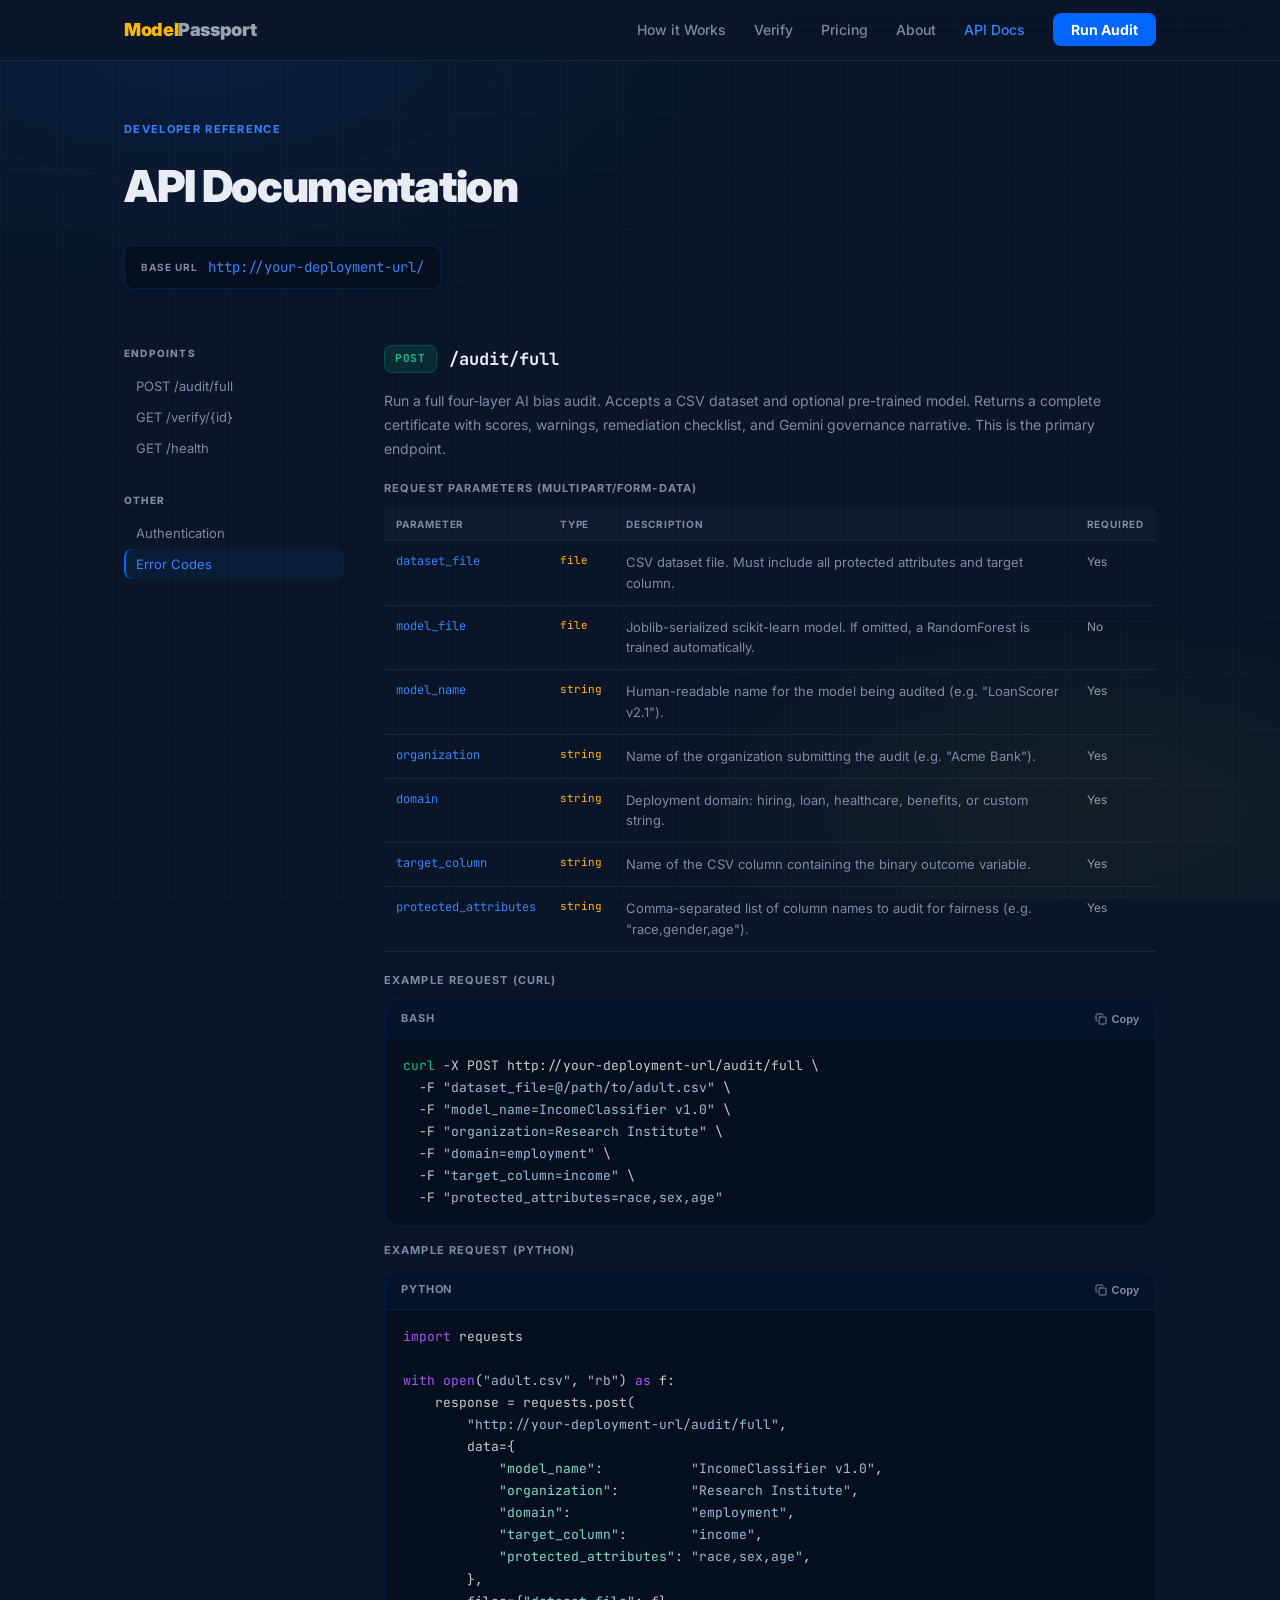
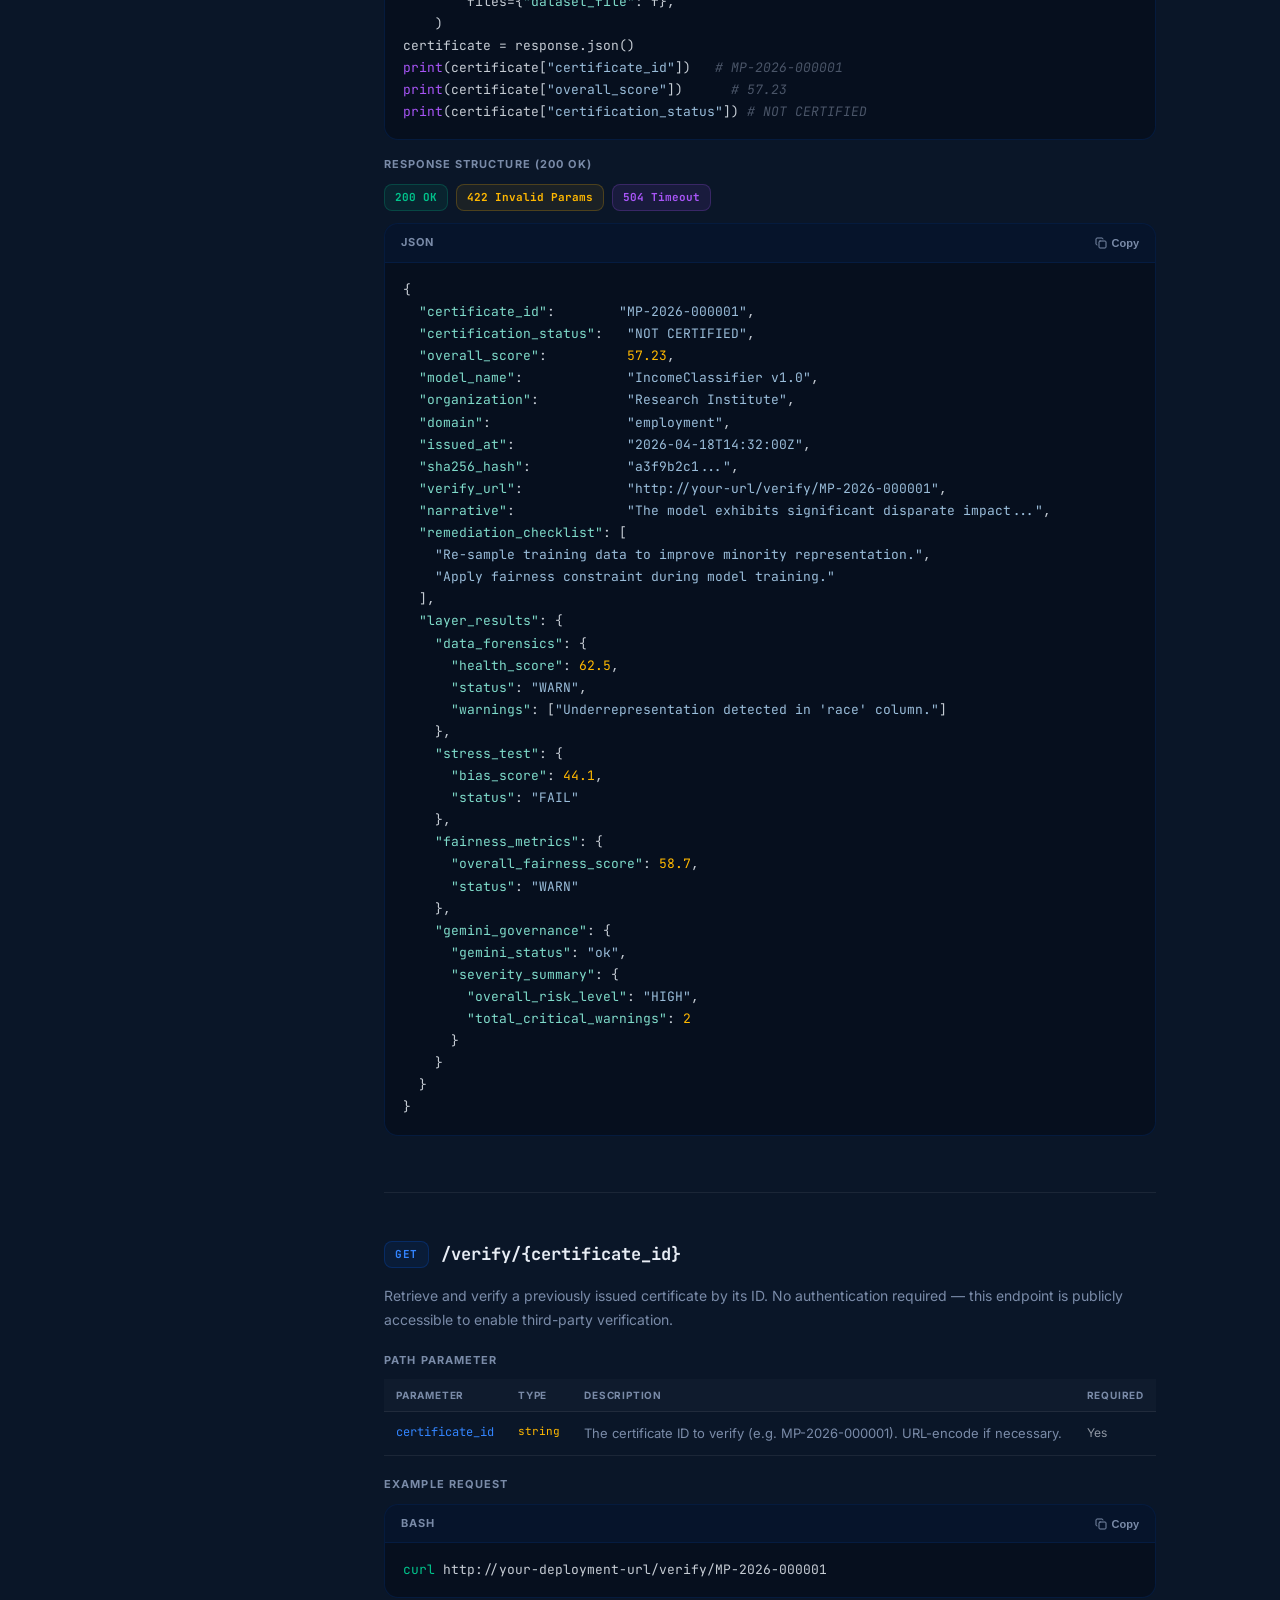
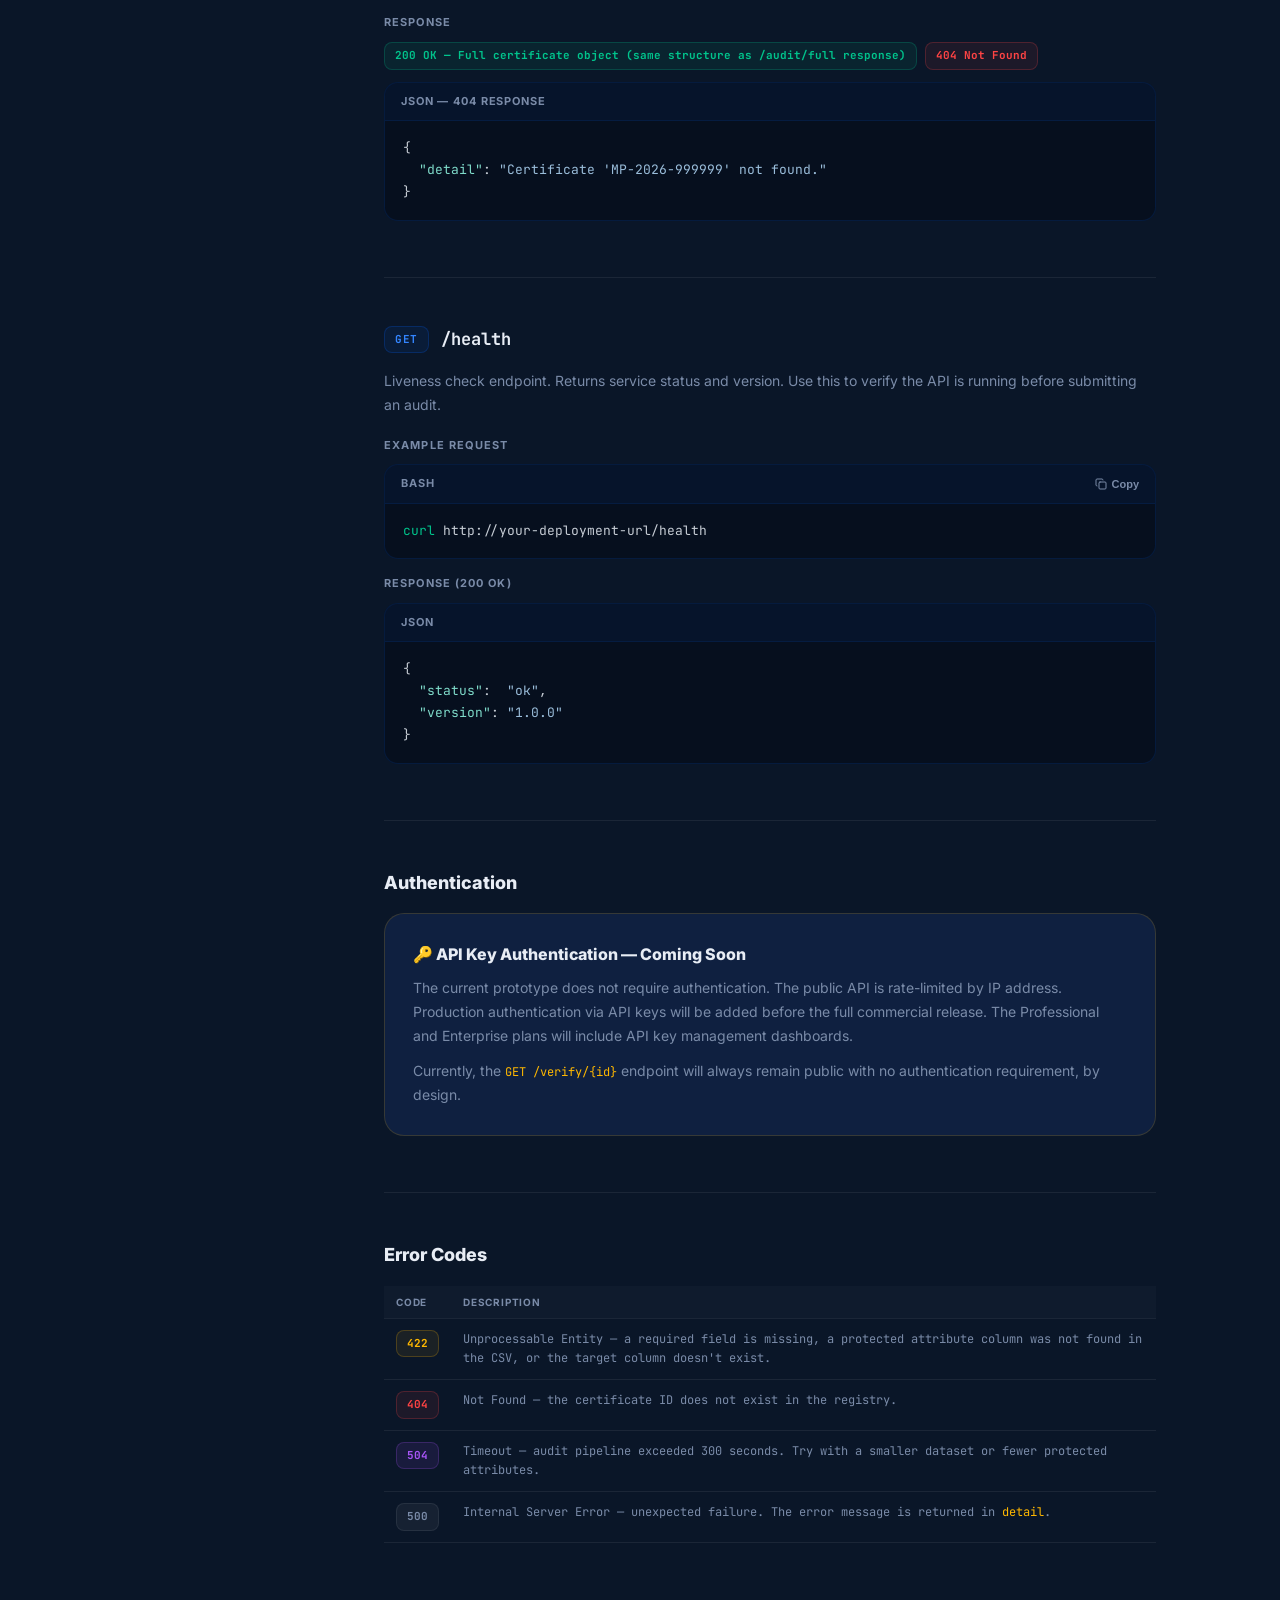
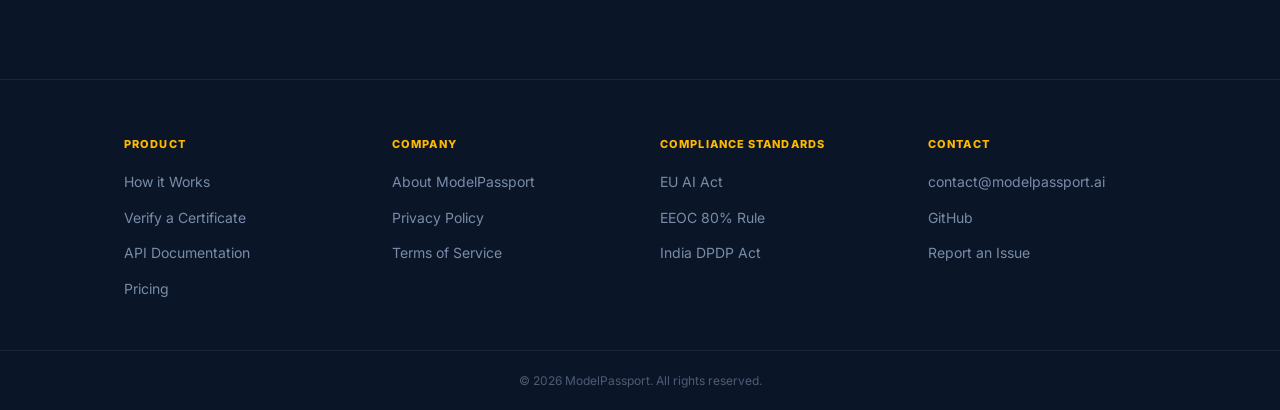
==== frontend/api-docs.html @ 431c923d "feat:all frontend pages complete, backend validation + timeout added" ====
<!DOCTYPE html>
<html lang="en">

<head>
  <meta charset="UTF-8" />
  <meta name="viewport" content="width=device-width, initial-scale=1.0" />
  <title>API Documentation — ModelPassport</title>
  <meta name="description" content="ModelPassport REST API documentation — audit endpoints, verification, health check, and request/response examples." />

  <link rel="preconnect" href="https://fonts.googleapis.com" />
  <link rel="preconnect" href="https://fonts.gstatic.com" crossorigin />
  <link href="https://fonts.googleapis.com/css2?family=Inter:wght@300;400;500;600;700;800;900&family=JetBrains+Mono:wght@400;500;700&display=swap" rel="stylesheet" />

  <style>
    :root {
      --navy: #0A1628; --navy-light: #0D1F3C; --navy-card: #0F2040;
      --blue: #0066FF; --blue-glow: rgba(0,102,255,0.22); --blue-soft: rgba(0,102,255,0.08); --blue-light: #3385FF;
      --gold: #FFB800; --gold-glow: rgba(255,184,0,0.18); --gold-soft: rgba(255,184,0,0.07);
      --success: #00C48C; --success-bg: rgba(0,196,140,0.08);
      --fail: #FF4444; --fail-bg: rgba(255,68,68,0.08);
      --text: #E8EDF5; --text-muted: #7A8BA8; --border: rgba(255,255,255,0.07);
      --code-bg: #060F1E;
      --r-sm: 8px; --r: 14px; --r-lg: 20px;
      --ease: 0.25s cubic-bezier(.4,0,.2,1);
    }
    *, *::before, *::after { box-sizing: border-box; margin: 0; padding: 0; }
    html { scroll-behavior: smooth; -webkit-font-smoothing: antialiased; }
    body { font-family: 'Inter', sans-serif; background: var(--navy); color: var(--text); min-height: 100vh; overflow-x: hidden; line-height: 1.6; }
    ::selection { background: var(--blue); color: #fff; }
    body::before {
      content: ''; position: fixed; inset: 0; pointer-events: none; z-index: 0;
      background-image:
        radial-gradient(ellipse 80% 50% at 15% 5%, rgba(0,102,255,.09) 0%, transparent 60%),
        radial-gradient(ellipse 60% 40% at 85% 90%, rgba(255,184,0,.05) 0%, transparent 60%),
        linear-gradient(rgba(255,255,255,.013) 1px, transparent 1px),
        linear-gradient(90deg, rgba(255,255,255,.013) 1px, transparent 1px);
      background-size: 100% 100%, 100% 100%, 56px 56px, 56px 56px;
    }

    /* Nav */
    .site-nav { position: sticky; top: 0; z-index: 100; background: rgba(10,22,40,0.88); backdrop-filter: blur(20px); border-bottom: 1px solid var(--border); }
    .nav-inner { max-width: 1080px; margin: 0 auto; padding: 0 24px; display: flex; align-items: center; justify-content: space-between; height: 60px; position: relative; z-index: 1; }
    .nav-logo { font-size: 18px; font-weight: 900; color: var(--gold); text-decoration: none; letter-spacing: -.02em; }
    .nav-logo span { color: var(--text); opacity: .65; }
    .nav-links { display: flex; align-items: center; gap: 28px; list-style: none; }
    .nav-links a { font-size: 14px; font-weight: 500; color: var(--text-muted); text-decoration: none; transition: color var(--ease); }
    .nav-links a:hover { color: var(--text); }
    .nav-links a.active { color: var(--blue-light); }
    .nav-cta { padding: 8px 18px; background: var(--blue); border-radius: var(--r-sm); color: #fff !important; font-weight: 700 !important; }
    .nav-cta:hover { background: #0052cc !important; }

    /* Layout — two column */
    .page-wrap { max-width: 1080px; margin: 0 auto; padding: 0 24px; display: grid; grid-template-columns: 220px 1fr; gap: 40px; position: relative; z-index: 1; }
    .wrap--lg { max-width: 1080px; margin: 0 auto; padding: 0 24px; position: relative; z-index: 1; }

    /* Hero single col */
    .hero-wrap { max-width: 1080px; margin: 0 auto; padding: 60px 24px 48px; position: relative; z-index: 1; }
    .hero__eyebrow { font-size: 11px; font-weight: 700; letter-spacing: .12em; text-transform: uppercase; color: var(--blue-light); margin-bottom: 12px; }
    .hero-wrap h1 { font-size: clamp(28px, 4vw, 44px); font-weight: 900; letter-spacing: -.03em; margin-bottom: 12px; }

    .base-url-row {
      display: inline-flex; align-items: center; gap: 10px;
      background: var(--code-bg); border: 1px solid rgba(0,102,255,.22);
      border-radius: var(--r-sm); padding: 10px 16px; margin-top: 12px;
    }
    .base-url-lbl { font-size: 10px; font-weight: 700; letter-spacing: .1em; text-transform: uppercase; color: var(--text-muted); }
    .base-url-val { font-family: 'JetBrains Mono', monospace; font-size: 14px; color: var(--blue-light); }

    /* Sidebar */
    .api-sidebar { padding-top: 8px; }
    .sidebar__section { margin-bottom: 28px; }
    .sidebar__title { font-size: 10px; font-weight: 800; letter-spacing: .12em; text-transform: uppercase; color: var(--text-muted); margin-bottom: 10px; }
    .sidebar__link { display: block; font-size: 13px; color: var(--text-muted); text-decoration: none; padding: 5px 10px; border-radius: var(--r-sm); border-left: 2px solid transparent; transition: color var(--ease), background var(--ease), border-color var(--ease); }
    .sidebar__link:hover { color: var(--text); background: rgba(255,255,255,.03); }
    .sidebar__link.active { color: var(--blue-light); border-left-color: var(--blue); background: var(--blue-soft); }

    /* Main content */
    .api-content { padding: 8px 0 80px; }

    .endpoint-section { margin-bottom: 56px; }

    .endpoint-header {
      display: flex; align-items: center; gap: 12px;
      margin-bottom: 16px;
    }

    .method-badge {
      font-family: 'JetBrains Mono', monospace;
      font-size: 11px; font-weight: 700; letter-spacing: .06em;
      padding: 4px 10px; border-radius: var(--r-sm);
    }
    .method-post { background: rgba(0,196,140,.12); color: var(--success); border: 1px solid rgba(0,196,140,.22); }
    .method-get { background: var(--blue-soft); color: var(--blue-light); border: 1px solid rgba(0,102,255,.22); }

    .endpoint-path {
      font-family: 'JetBrains Mono', monospace;
      font-size: 17px; font-weight: 700; color: var(--text);
    }

    .endpoint-desc { font-size: 14px; color: var(--text-muted); line-height: 1.7; margin-bottom: 20px; }

    /* Params table */
    .params-title { font-size: 11px; font-weight: 700; letter-spacing: .1em; text-transform: uppercase; color: var(--text-muted); margin-bottom: 10px; }

    .params-table { width: 100%; border-collapse: collapse; margin-bottom: 20px; }
    .params-table th { text-align: left; font-size: 10px; font-weight: 700; letter-spacing: .08em; text-transform: uppercase; color: var(--text-muted); padding: 8px 12px; background: rgba(255,255,255,.025); border-bottom: 1px solid var(--border); }
    .params-table td { padding: 11px 12px; font-size: 13px; border-bottom: 1px solid var(--border); vertical-align: top; }
    .params-table td:first-child { font-family: 'JetBrains Mono', monospace; color: var(--blue-light); font-size: 12px; }
    .params-table td:nth-child(2) { color: var(--gold); font-size: 11px; font-family: 'JetBrains Mono', monospace; }
    .params-table td:nth-child(3) { color: var(--text-muted); }
    .params-table td:last-child { font-size: 12px; color: rgba(232,237,245,.6); }

    /* Code block */
    .code-block {
      background: var(--code-bg);
      border: 1px solid rgba(0,102,255,.14);
      border-radius: var(--r);
      overflow: hidden; margin-bottom: 16px;
    }

    .code-block__header {
      display: flex; align-items: center; justify-content: space-between;
      padding: 10px 16px;
      background: rgba(0,102,255,.06);
      border-bottom: 1px solid rgba(0,102,255,.1);
    }

    .code-block__lang { font-size: 11px; font-weight: 700; letter-spacing: .08em; text-transform: uppercase; color: var(--text-muted); }

    .code-block__copy {
      background: none; border: none; cursor: pointer;
      font-size: 11px; font-weight: 600; color: var(--text-muted);
      display: flex; align-items: center; gap: 5px;
      transition: color var(--ease);
    }

    .code-block__copy:hover { color: var(--text); }

    .code-block pre {
      padding: 16px 18px;
      font-family: 'JetBrains Mono', monospace;
      font-size: 13px;
      color: rgba(232,237,245,.85);
      overflow-x: auto;
      line-height: 1.7;
      white-space: pre;
    }

    /* Syntax colors */
    .c-key { color: #7FDBCA; }
    .c-str { color: #9ABDDA; }
    .c-num { color: #FFB800; }
    .c-kw { color: #A855F7; }
    .c-cmt { color: #4A5568; font-style: italic; }
    .c-method { color: var(--success); }
    .c-url { color: var(--blue-light); }

    /* Response badge */
    .response-codes { display: flex; gap: 8px; flex-wrap: wrap; margin-bottom: 12px; }
    .resp-code { font-family: 'JetBrains Mono', monospace; font-size: 11px; font-weight: 700; padding: 4px 10px; border-radius: var(--r-sm); }
    .resp-200 { background: var(--success-bg); color: var(--success); border: 1px solid rgba(0,196,140,.22); }
    .resp-404 { background: var(--fail-bg); color: var(--fail); border: 1px solid rgba(255,68,68,.22); }
    .resp-422 { background: var(--gold-soft); color: var(--gold); border: 1px solid rgba(255,184,0,.22); }
    .resp-504 { background: rgba(168,85,247,.1); color: #A855F7; border: 1px solid rgba(168,85,247,.22); }

    /* Auth section */
    .auth-coming {
      background: var(--navy-card); border: 1px solid rgba(255,184,0,.16);
      border-radius: var(--r-lg); padding: 28px;
    }
    .auth-coming h3 { font-size: 16px; font-weight: 800; margin-bottom: 8px; }
    .auth-coming p { font-size: 14px; color: var(--text-muted); line-height: 1.7; }

    hr.section-div { border: none; border-top: 1px solid var(--border); margin: 48px 0; }

    /* Footer */
    .site-footer { border-top: 1px solid var(--border); padding: 56px 0 0; position: relative; z-index: 1; }
    .footer-grid { display: grid; grid-template-columns: repeat(4, 1fr); gap: 40px; padding-bottom: 48px; }
    .footer-col__title { font-size: 11px; font-weight: 800; letter-spacing: .1em; text-transform: uppercase; color: var(--gold); margin-bottom: 16px; }
    .footer-col ul { list-style: none; display: flex; flex-direction: column; gap: 10px; }
    .footer-col ul li a { font-size: 14px; color: var(--text-muted); text-decoration: none; transition: color var(--ease); }
    .footer-col ul li a:hover { color: var(--text); }
    .footer-bar { border-top: 1px solid var(--border); padding: 20px 0; text-align: center; }
    .footer-bar p { font-size: 12px; color: rgba(122,139,168,.6); }

    @media(max-width:880px) {
      .page-wrap { grid-template-columns: 1fr; }
      .api-sidebar { display: none; }
      .nav-links { display: none; }
    }
    @media(max-width:580px) { .footer-grid { grid-template-columns: 1fr 1fr; gap: 28px; } }
    @media(max-width:400px) { .footer-grid { grid-template-columns: 1fr; } }
  </style>
</head>

<body>

  <nav class="site-nav" role="navigation" aria-label="Main navigation">
    <div class="nav-inner">
      <a href="index.html" class="nav-logo" id="nav-logo">Model<span>Passport</span></a>
      <ul class="nav-links">
        <li><a href="how-it-works.html" id="nav-how">How it Works</a></li>
        <li><a href="verify.html" id="nav-verify">Verify</a></li>
        <li><a href="pricing.html" id="nav-pricing">Pricing</a></li>
        <li><a href="about.html" id="nav-about">About</a></li>
        <li><a href="api-docs.html" class="active" id="nav-api">API Docs</a></li>
        <li><a href="index.html" class="nav-cta" id="nav-run-audit">Run Audit</a></li>
      </ul>
    </div>
  </nav>

  <header>
    <div class="hero-wrap">
      <div class="hero__eyebrow">Developer Reference</div>
      <h1>API Documentation</h1>
      <div class="base-url-row">
        <span class="base-url-lbl">Base URL</span>
        <span class="base-url-val" id="base-url-display">http://your-deployment-url/</span>
      </div>
    </div>
  </header>

  <main>
    <div class="page-wrap">

      <!-- Sidebar -->
      <aside class="api-sidebar" aria-label="API sections">
        <div class="sidebar__section">
          <div class="sidebar__title">Endpoints</div>
          <a href="#audit-full" class="sidebar__link active" id="sidenav-audit-full">POST /audit/full</a>
          <a href="#verify" class="sidebar__link" id="sidenav-verify">GET /verify/{id}</a>
          <a href="#health" class="sidebar__link" id="sidenav-health">GET /health</a>
        </div>
        <div class="sidebar__section">
          <div class="sidebar__title">Other</div>
          <a href="#auth" class="sidebar__link" id="sidenav-auth">Authentication</a>
          <a href="#errors" class="sidebar__link" id="sidenav-errors">Error Codes</a>
        </div>
      </aside>

      <!-- Content -->
      <div class="api-content">

        <!-- POST /audit/full -->
        <section class="endpoint-section" id="audit-full">
          <div class="endpoint-header">
            <span class="method-badge method-post">POST</span>
            <span class="endpoint-path">/audit/full</span>
          </div>
          <p class="endpoint-desc">Run a full four-layer AI bias audit. Accepts a CSV dataset and optional pre-trained model. Returns a complete certificate with scores, warnings, remediation checklist, and Gemini governance narrative. This is the primary endpoint.</p>

          <div class="params-title">Request Parameters (multipart/form-data)</div>
          <table class="params-table">
            <thead>
              <tr><th>Parameter</th><th>Type</th><th>Description</th><th>Required</th></tr>
            </thead>
            <tbody>
              <tr>
                <td>dataset_file</td>
                <td>file</td>
                <td>CSV dataset file. Must include all protected attributes and target column.</td>
                <td>Yes</td>
              </tr>
              <tr>
                <td>model_file</td>
                <td>file</td>
                <td>Joblib-serialized scikit-learn model. If omitted, a RandomForest is trained automatically.</td>
                <td>No</td>
              </tr>
              <tr>
                <td>model_name</td>
                <td>string</td>
                <td>Human-readable name for the model being audited (e.g. "LoanScorer v2.1").</td>
                <td>Yes</td>
              </tr>
              <tr>
                <td>organization</td>
                <td>string</td>
                <td>Name of the organization submitting the audit (e.g. "Acme Bank").</td>
                <td>Yes</td>
              </tr>
              <tr>
                <td>domain</td>
                <td>string</td>
                <td>Deployment domain: hiring, loan, healthcare, benefits, or custom string.</td>
                <td>Yes</td>
              </tr>
              <tr>
                <td>target_column</td>
                <td>string</td>
                <td>Name of the CSV column containing the binary outcome variable.</td>
                <td>Yes</td>
              </tr>
              <tr>
                <td>protected_attributes</td>
                <td>string</td>
                <td>Comma-separated list of column names to audit for fairness (e.g. "race,gender,age").</td>
                <td>Yes</td>
              </tr>
            </tbody>
          </table>

          <div class="params-title">Example Request (curl)</div>
          <div class="code-block" id="code-audit-curl">
            <div class="code-block__header">
              <span class="code-block__lang">bash</span>
              <button class="code-block__copy" onclick="copyCode('code-audit-curl')">
                <svg width="12" height="12" viewBox="0 0 24 24" fill="none" stroke="currentColor" stroke-width="2" stroke-linecap="round" stroke-linejoin="round"><rect width="14" height="14" x="8" y="8" rx="2" ry="2"/><path d="M4 16c-1.1 0-2-.9-2-2V4c0-1.1.9-2 2-2h10c1.1 0 2 .9 2 2"/></svg>
                Copy
              </button>
            </div>
            <pre id="code-audit-curl-pre"><span class="c-method">curl</span> -X POST http://your-deployment-url/audit/full \
  -F <span class="c-str">"dataset_file=@/path/to/adult.csv"</span> \
  -F <span class="c-str">"model_name=IncomeClassifier v1.0"</span> \
  -F <span class="c-str">"organization=Research Institute"</span> \
  -F <span class="c-str">"domain=employment"</span> \
  -F <span class="c-str">"target_column=income"</span> \
  -F <span class="c-str">"protected_attributes=race,sex,age"</span></pre>
          </div>

          <div class="params-title">Example Request (Python)</div>
          <div class="code-block" id="code-audit-python">
            <div class="code-block__header">
              <span class="code-block__lang">python</span>
              <button class="code-block__copy" onclick="copyCode('code-audit-python')">
                <svg width="12" height="12" viewBox="0 0 24 24" fill="none" stroke="currentColor" stroke-width="2" stroke-linecap="round" stroke-linejoin="round"><rect width="14" height="14" x="8" y="8" rx="2" ry="2"/><path d="M4 16c-1.1 0-2-.9-2-2V4c0-1.1.9-2 2-2h10c1.1 0 2 .9 2 2"/></svg>
                Copy
              </button>
            </div>
            <pre id="code-audit-python-pre"><span class="c-kw">import</span> requests

<span class="c-kw">with</span> <span class="c-kw">open</span>(<span class="c-str">"adult.csv"</span>, <span class="c-str">"rb"</span>) <span class="c-kw">as</span> f:
    response = requests.post(
        <span class="c-str">"http://your-deployment-url/audit/full"</span>,
        data={
            <span class="c-key">"model_name"</span>:           <span class="c-str">"IncomeClassifier v1.0"</span>,
            <span class="c-key">"organization"</span>:         <span class="c-str">"Research Institute"</span>,
            <span class="c-key">"domain"</span>:               <span class="c-str">"employment"</span>,
            <span class="c-key">"target_column"</span>:        <span class="c-str">"income"</span>,
            <span class="c-key">"protected_attributes"</span>: <span class="c-str">"race,sex,age"</span>,
        },
        files={<span class="c-key">"dataset_file"</span>: f},
    )
certificate = response.json()
<span class="c-kw">print</span>(certificate[<span class="c-str">"certificate_id"</span>])   <span class="c-cmt"># MP-2026-000001</span>
<span class="c-kw">print</span>(certificate[<span class="c-str">"overall_score"</span>])      <span class="c-cmt"># 57.23</span>
<span class="c-kw">print</span>(certificate[<span class="c-str">"certification_status"</span>]) <span class="c-cmt"># NOT CERTIFIED</span></pre>
          </div>

          <div class="params-title">Response Structure (200 OK)</div>
          <div class="response-codes">
            <span class="resp-code resp-200">200 OK</span>
            <span class="resp-code resp-422">422 Invalid Params</span>
            <span class="resp-code resp-504">504 Timeout</span>
          </div>
          <div class="code-block" id="code-audit-response">
            <div class="code-block__header">
              <span class="code-block__lang">json</span>
              <button class="code-block__copy" onclick="copyCode('code-audit-response')">
                <svg width="12" height="12" viewBox="0 0 24 24" fill="none" stroke="currentColor" stroke-width="2" stroke-linecap="round" stroke-linejoin="round"><rect width="14" height="14" x="8" y="8" rx="2" ry="2"/><path d="M4 16c-1.1 0-2-.9-2-2V4c0-1.1.9-2 2-2h10c1.1 0 2 .9 2 2"/></svg>
                Copy
              </button>
            </div>
            <pre id="code-audit-response-pre">{
  <span class="c-key">"certificate_id"</span>:        <span class="c-str">"MP-2026-000001"</span>,
  <span class="c-key">"certification_status"</span>:   <span class="c-str">"NOT CERTIFIED"</span>,
  <span class="c-key">"overall_score"</span>:          <span class="c-num">57.23</span>,
  <span class="c-key">"model_name"</span>:             <span class="c-str">"IncomeClassifier v1.0"</span>,
  <span class="c-key">"organization"</span>:           <span class="c-str">"Research Institute"</span>,
  <span class="c-key">"domain"</span>:                 <span class="c-str">"employment"</span>,
  <span class="c-key">"issued_at"</span>:              <span class="c-str">"2026-04-18T14:32:00Z"</span>,
  <span class="c-key">"sha256_hash"</span>:            <span class="c-str">"a3f9b2c1..."</span>,
  <span class="c-key">"verify_url"</span>:             <span class="c-str">"http://your-url/verify/MP-2026-000001"</span>,
  <span class="c-key">"narrative"</span>:              <span class="c-str">"The model exhibits significant disparate impact..."</span>,
  <span class="c-key">"remediation_checklist"</span>: [
    <span class="c-str">"Re-sample training data to improve minority representation."</span>,
    <span class="c-str">"Apply fairness constraint during model training."</span>
  ],
  <span class="c-key">"layer_results"</span>: {
    <span class="c-key">"data_forensics"</span>: {
      <span class="c-key">"health_score"</span>: <span class="c-num">62.5</span>,
      <span class="c-key">"status"</span>: <span class="c-str">"WARN"</span>,
      <span class="c-key">"warnings"</span>: [<span class="c-str">"Underrepresentation detected in 'race' column."</span>]
    },
    <span class="c-key">"stress_test"</span>: {
      <span class="c-key">"bias_score"</span>: <span class="c-num">44.1</span>,
      <span class="c-key">"status"</span>: <span class="c-str">"FAIL"</span>
    },
    <span class="c-key">"fairness_metrics"</span>: {
      <span class="c-key">"overall_fairness_score"</span>: <span class="c-num">58.7</span>,
      <span class="c-key">"status"</span>: <span class="c-str">"WARN"</span>
    },
    <span class="c-key">"gemini_governance"</span>: {
      <span class="c-key">"gemini_status"</span>: <span class="c-str">"ok"</span>,
      <span class="c-key">"severity_summary"</span>: {
        <span class="c-key">"overall_risk_level"</span>: <span class="c-str">"HIGH"</span>,
        <span class="c-key">"total_critical_warnings"</span>: <span class="c-num">2</span>
      }
    }
  }
}</pre>
          </div>
        </section>

        <hr class="section-div">

        <!-- GET /verify/{id} -->
        <section class="endpoint-section" id="verify">
          <div class="endpoint-header">
            <span class="method-badge method-get">GET</span>
            <span class="endpoint-path">/verify/{certificate_id}</span>
          </div>
          <p class="endpoint-desc">Retrieve and verify a previously issued certificate by its ID. No authentication required — this endpoint is publicly accessible to enable third-party verification.</p>

          <div class="params-title">Path Parameter</div>
          <table class="params-table">
            <thead>
              <tr><th>Parameter</th><th>Type</th><th>Description</th><th>Required</th></tr>
            </thead>
            <tbody>
              <tr>
                <td>certificate_id</td>
                <td>string</td>
                <td>The certificate ID to verify (e.g. MP-2026-000001). URL-encode if necessary.</td>
                <td>Yes</td>
              </tr>
            </tbody>
          </table>

          <div class="params-title">Example Request</div>
          <div class="code-block" id="code-verify-curl">
            <div class="code-block__header">
              <span class="code-block__lang">bash</span>
              <button class="code-block__copy" onclick="copyCode('code-verify-curl')">
                <svg width="12" height="12" viewBox="0 0 24 24" fill="none" stroke="currentColor" stroke-width="2" stroke-linecap="round" stroke-linejoin="round"><rect width="14" height="14" x="8" y="8" rx="2" ry="2"/><path d="M4 16c-1.1 0-2-.9-2-2V4c0-1.1.9-2 2-2h10c1.1 0 2 .9 2 2"/></svg>
                Copy
              </button>
            </div>
            <pre id="code-verify-curl-pre"><span class="c-method">curl</span> http://your-deployment-url/verify/MP-2026-000001</pre>
          </div>

          <div class="params-title">Response</div>
          <div class="response-codes">
            <span class="resp-code resp-200">200 OK — Full certificate object (same structure as /audit/full response)</span>
            <span class="resp-code resp-404">404 Not Found</span>
          </div>
          <div class="code-block" id="code-verify-404">
            <div class="code-block__header">
              <span class="code-block__lang">json — 404 Response</span>
            </div>
            <pre id="code-verify-404-pre">{
  <span class="c-key">"detail"</span>: <span class="c-str">"Certificate 'MP-2026-999999' not found."</span>
}</pre>
          </div>
        </section>

        <hr class="section-div">

        <!-- GET /health -->
        <section class="endpoint-section" id="health">
          <div class="endpoint-header">
            <span class="method-badge method-get">GET</span>
            <span class="endpoint-path">/health</span>
          </div>
          <p class="endpoint-desc">Liveness check endpoint. Returns service status and version. Use this to verify the API is running before submitting an audit.</p>

          <div class="params-title">Example Request</div>
          <div class="code-block" id="code-health">
            <div class="code-block__header">
              <span class="code-block__lang">bash</span>
              <button class="code-block__copy" onclick="copyCode('code-health')">
                <svg width="12" height="12" viewBox="0 0 24 24" fill="none" stroke="currentColor" stroke-width="2" stroke-linecap="round" stroke-linejoin="round"><rect width="14" height="14" x="8" y="8" rx="2" ry="2"/><path d="M4 16c-1.1 0-2-.9-2-2V4c0-1.1.9-2 2-2h10c1.1 0 2 .9 2 2"/></svg>
                Copy
              </button>
            </div>
            <pre id="code-health-pre"><span class="c-method">curl</span> http://your-deployment-url/health</pre>
          </div>

          <div class="params-title">Response (200 OK)</div>
          <div class="code-block" id="code-health-resp">
            <div class="code-block__header"><span class="code-block__lang">json</span></div>
            <pre id="code-health-resp-pre">{
  <span class="c-key">"status"</span>:  <span class="c-str">"ok"</span>,
  <span class="c-key">"version"</span>: <span class="c-str">"1.0.0"</span>
}</pre>
          </div>
        </section>

        <hr class="section-div">

        <!-- Auth -->
        <section class="endpoint-section" id="auth">
          <h2 style="font-size:18px;font-weight:800;margin-bottom:16px;">Authentication</h2>
          <div class="auth-coming">
            <h3>🔑 API Key Authentication — Coming Soon</h3>
            <p>The current prototype does not require authentication. The public API is rate-limited by IP address. Production authentication via API keys will be added before the full commercial release. The Professional and Enterprise plans will include API key management dashboards.</p>
            <p style="margin-top:12px;">Currently, the <code style="font-family:'JetBrains Mono',monospace;font-size:12px;color:var(--gold);">GET /verify/{id}</code> endpoint will always remain public with no authentication requirement, by design.</p>
          </div>
        </section>

        <hr class="section-div">

        <!-- Error codes -->
        <section class="endpoint-section" id="errors">
          <h2 style="font-size:18px;font-weight:800;margin-bottom:16px;">Error Codes</h2>
          <table class="params-table">
            <thead>
              <tr><th>Code</th><th>Description</th></tr>
            </thead>
            <tbody>
              <tr>
                <td><span class="resp-code resp-422" style="display:inline-block;">422</span></td>
                <td style="color:var(--text-muted);">Unprocessable Entity — a required field is missing, a protected attribute column was not found in the CSV, or the target column doesn't exist.</td>
              </tr>
              <tr>
                <td><span class="resp-code resp-404" style="display:inline-block;">404</span></td>
                <td style="color:var(--text-muted);">Not Found — the certificate ID does not exist in the registry.</td>
              </tr>
              <tr>
                <td><span class="resp-code resp-504" style="display:inline-block;">504</span></td>
                <td style="color:var(--text-muted);">Timeout — audit pipeline exceeded 300 seconds. Try with a smaller dataset or fewer protected attributes.</td>
              </tr>
              <tr>
                <td><span class="resp-code" style="background:rgba(255,255,255,.05);color:var(--text-muted);border:1px solid var(--border);display:inline-block;font-family:'JetBrains Mono',monospace;font-size:11px;font-weight:700;padding:4px 10px;border-radius:var(--r-sm);">500</span></td>
                <td style="color:var(--text-muted);">Internal Server Error — unexpected failure. The error message is returned in <code style="font-family:'JetBrains Mono',monospace;font-size:12px;color:var(--gold);">detail</code>.</td>
              </tr>
            </tbody>
          </table>
        </section>

      </div>
    </div>
  </main>

  <footer class="site-footer">
    <div class="wrap--lg">
      <div class="footer-grid">
        <div class="footer-col">
          <div class="footer-col__title">Product</div>
          <ul>
            <li><a href="how-it-works.html">How it Works</a></li>
            <li><a href="verify.html">Verify a Certificate</a></li>
            <li><a href="api-docs.html">API Documentation</a></li>
            <li><a href="pricing.html">Pricing</a></li>
          </ul>
        </div>
        <div class="footer-col">
          <div class="footer-col__title">Company</div>
          <ul>
            <li><a href="about.html">About ModelPassport</a></li>
            <li><a href="privacy.html">Privacy Policy</a></li>
            <li><a href="terms.html">Terms of Service</a></li>
          </ul>
        </div>
        <div class="footer-col">
          <div class="footer-col__title">Compliance Standards</div>
          <ul>
            <li><a href="#">EU AI Act</a></li>
            <li><a href="#">EEOC 80% Rule</a></li>
            <li><a href="#">India DPDP Act</a></li>
          </ul>
        </div>
        <div class="footer-col">
          <div class="footer-col__title">Contact</div>
          <ul>
            <li><a href="mailto:contact@modelpassport.ai">contact@modelpassport.ai</a></li>
            <li><a href="https://github.com/Skully232" target="_blank" rel="noopener">GitHub</a></li>
            <li><a href="#">Report an Issue</a></li>
          </ul>
        </div>
      </div>
    </div>
    <div class="footer-bar">
      <div class="wrap--lg">
        <p>&copy; 2026 ModelPassport. All rights reserved.</p>
      </div>
    </div>
  </footer>

  <script>
    // Highlight active sidebar link on scroll
    const sections = document.querySelectorAll('.endpoint-section, section[id]');
    const sidebarLinks = document.querySelectorAll('.sidebar__link');

    const observer = new IntersectionObserver(entries => {
      entries.forEach(entry => {
        if (entry.isIntersecting) {
          sidebarLinks.forEach(l => l.classList.remove('active'));
          const link = document.querySelector(`.sidebar__link[href="#${entry.target.id}"]`);
          if (link) link.classList.add('active');
        }
      });
    }, { rootMargin: '-20% 0px -70% 0px' });

    sections.forEach(s => observer.observe(s));

    // Copy code
    function copyCode(blockId) {
      const preEl = document.getElementById(blockId + '-pre');
      if (!preEl) return;
      const text = preEl.innerText;
      navigator.clipboard.writeText(text).then(() => {
        const btn = document.querySelector(`#${blockId} .code-block__copy`);
        if (btn) { btn.textContent = 'Copied!'; setTimeout(() => { btn.innerHTML = '<svg width="12" height="12" viewBox="0 0 24 24" fill="none" stroke="currentColor" stroke-width="2" stroke-linecap="round" stroke-linejoin="round"><rect width="14" height="14" x="8" y="8" rx="2" ry="2"/><path d="M4 16c-1.1 0-2-.9-2-2V4c0-1.1.9-2 2-2h10c1.1 0 2 .9 2 2"/></svg> Copy'; }, 2000); }
      });
    }
  </script>

</body>
</html>
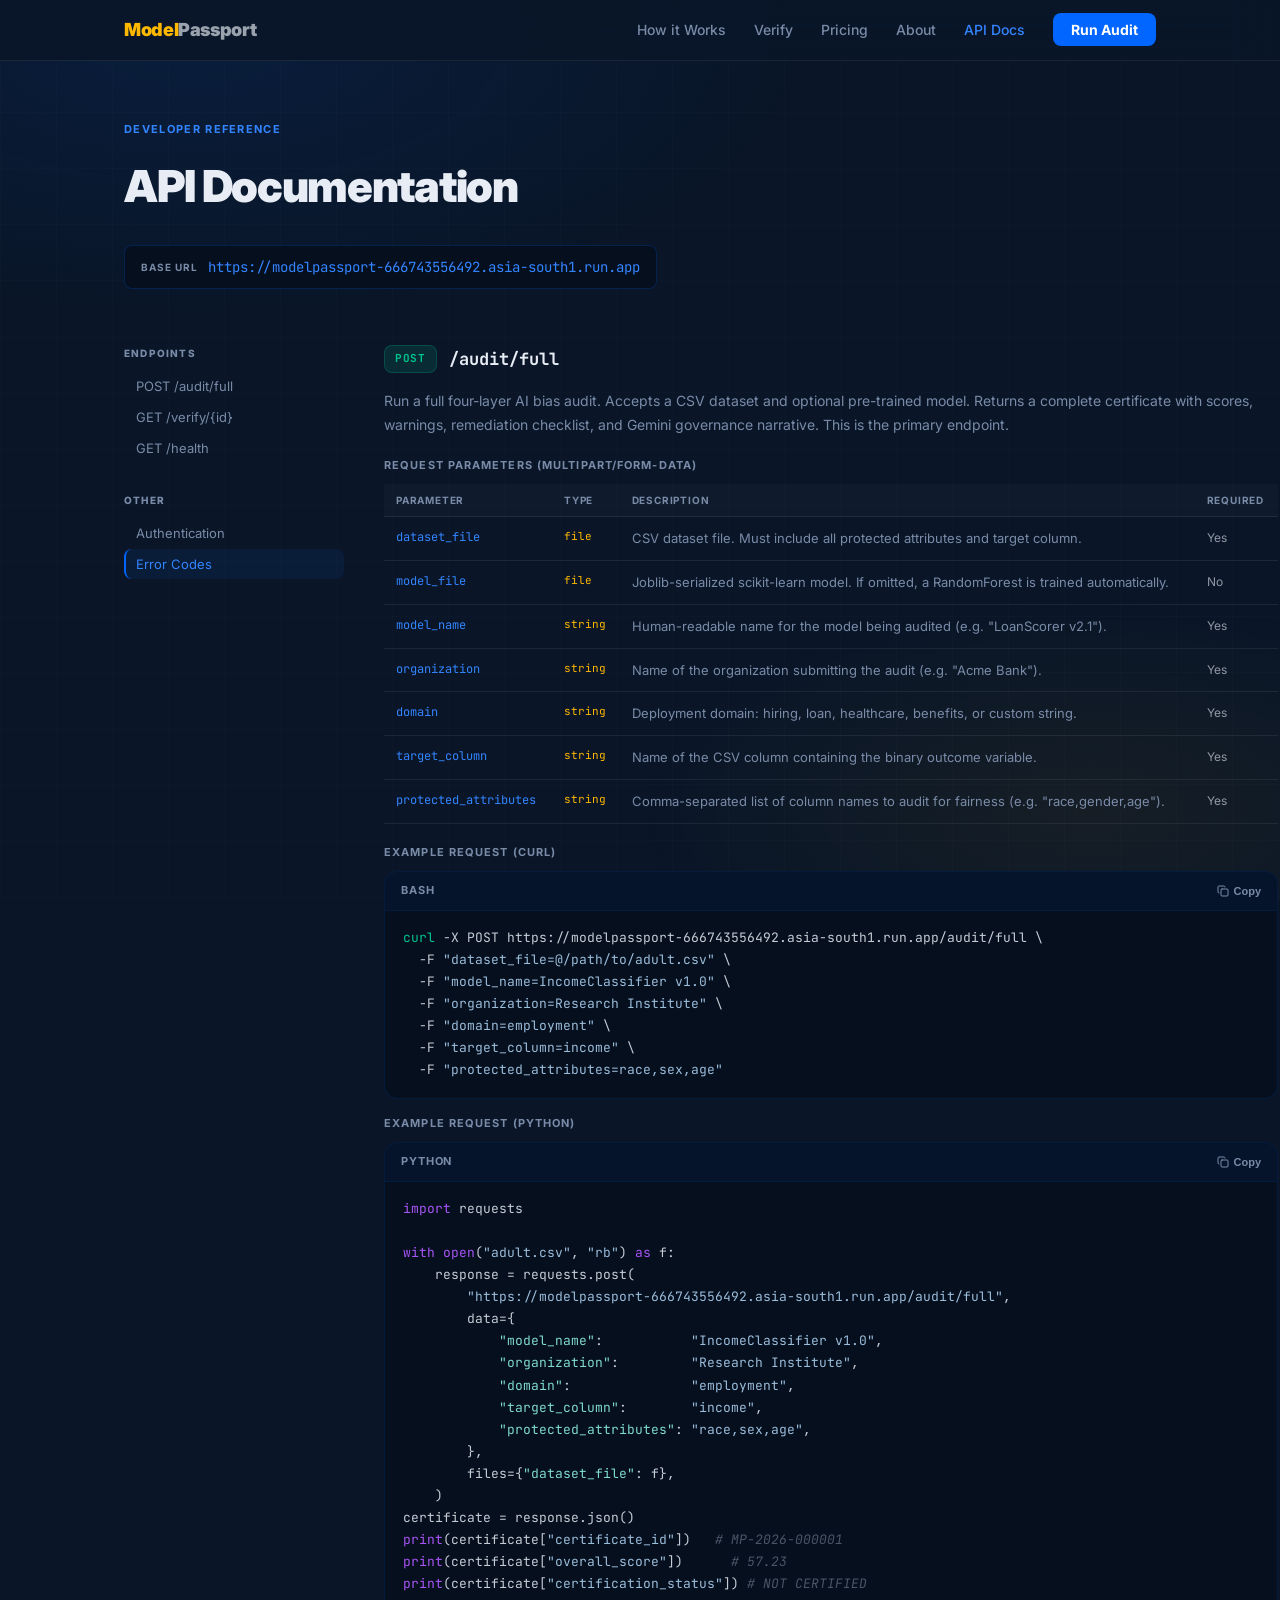
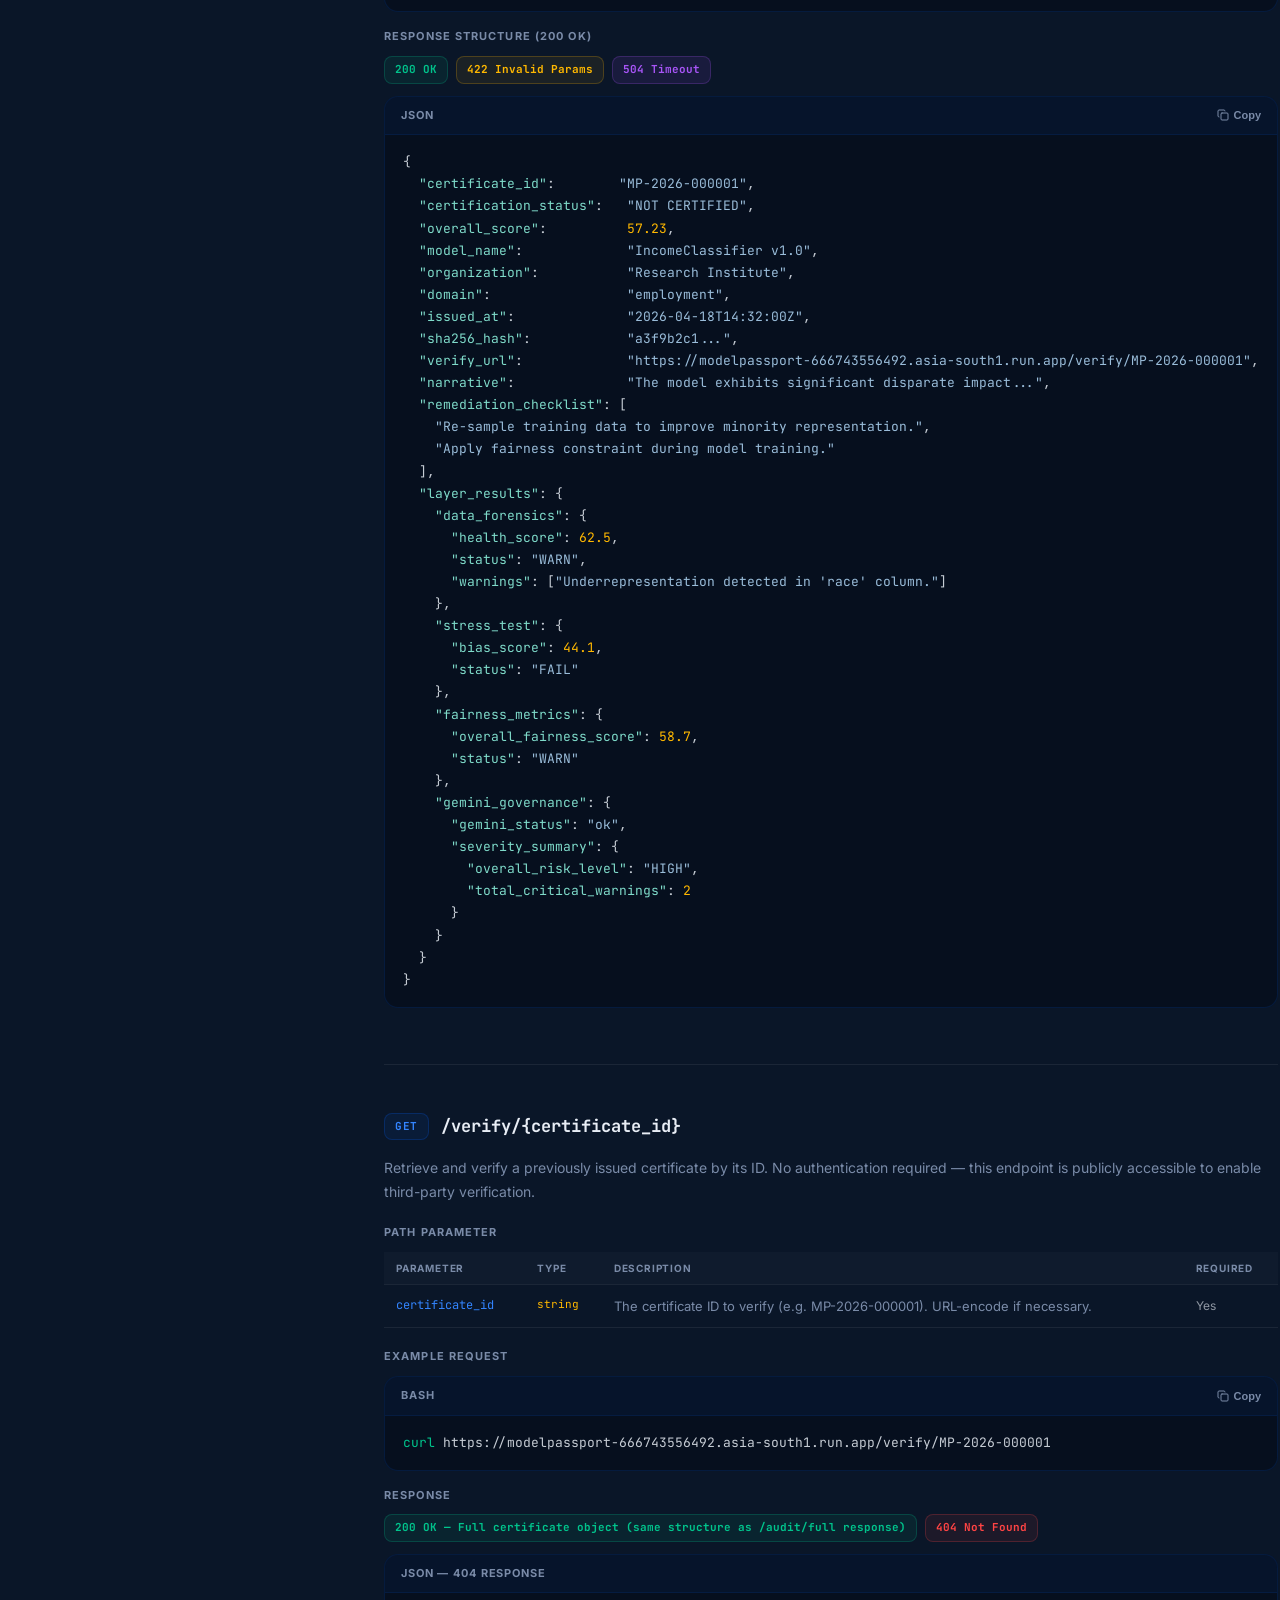
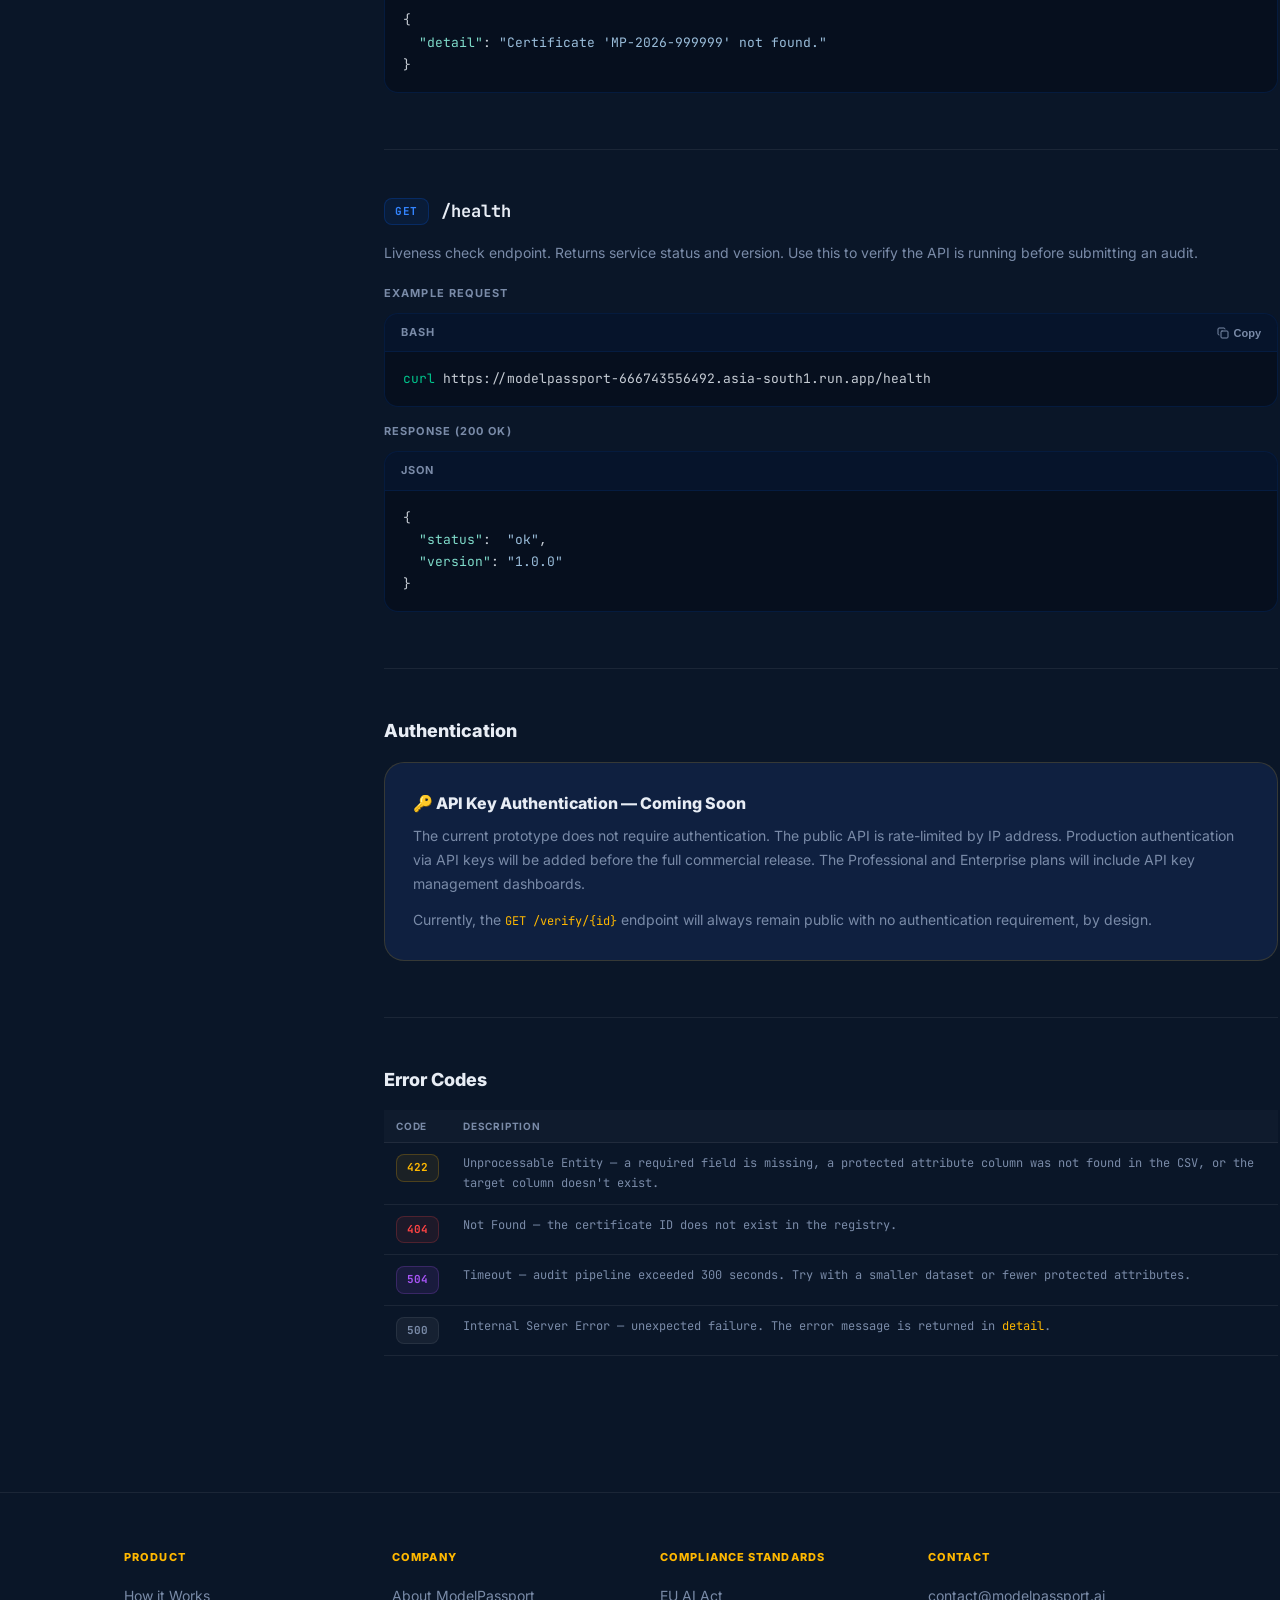
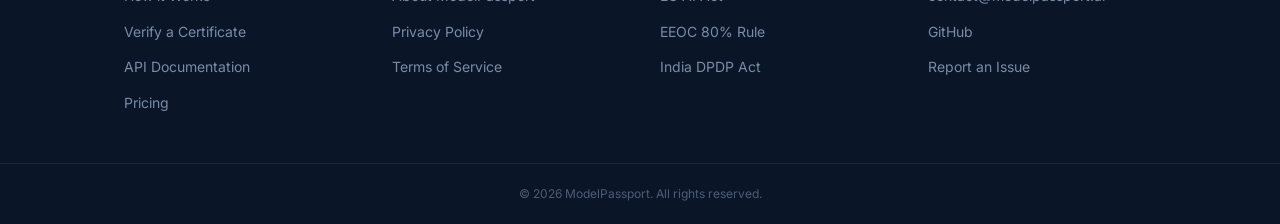
==== commit 1db4f3f5: "final push" ====
--- a/frontend/api-docs.html
+++ b/frontend/api-docs.html
@@ -215,7 +215,7 @@
       <h1>API Documentation</h1>
       <div class="base-url-row">
         <span class="base-url-lbl">Base URL</span>
-        <span class="base-url-val" id="base-url-display">http://your-deployment-url/</span>
+        <span class="base-url-val" id="base-url-display">https://modelpassport-666743556492.asia-south1.run.app</span>
       </div>
     </div>
   </header>
@@ -309,7 +309,7 @@
                 Copy
               </button>
             </div>
-            <pre id="code-audit-curl-pre"><span class="c-method">curl</span> -X POST http://your-deployment-url/audit/full \
+            <pre id="code-audit-curl-pre"><span class="c-method">curl</span> -X POST https://modelpassport-666743556492.asia-south1.run.app/audit/full \
   -F <span class="c-str">"dataset_file=@/path/to/adult.csv"</span> \
   -F <span class="c-str">"model_name=IncomeClassifier v1.0"</span> \
   -F <span class="c-str">"organization=Research Institute"</span> \
@@ -331,7 +331,7 @@
 
 <span class="c-kw">with</span> <span class="c-kw">open</span>(<span class="c-str">"adult.csv"</span>, <span class="c-str">"rb"</span>) <span class="c-kw">as</span> f:
     response = requests.post(
-        <span class="c-str">"http://your-deployment-url/audit/full"</span>,
+        <span class="c-str">"https://modelpassport-666743556492.asia-south1.run.app/audit/full"</span>,
         data={
             <span class="c-key">"model_name"</span>:           <span class="c-str">"IncomeClassifier v1.0"</span>,
             <span class="c-key">"organization"</span>:         <span class="c-str">"Research Institute"</span>,
@@ -370,7 +370,7 @@
   <span class="c-key">"domain"</span>:                 <span class="c-str">"employment"</span>,
   <span class="c-key">"issued_at"</span>:              <span class="c-str">"2026-04-18T14:32:00Z"</span>,
   <span class="c-key">"sha256_hash"</span>:            <span class="c-str">"a3f9b2c1..."</span>,
-  <span class="c-key">"verify_url"</span>:             <span class="c-str">"http://your-url/verify/MP-2026-000001"</span>,
+  <span class="c-key">"verify_url"</span>:             <span class="c-str">"https://modelpassport-666743556492.asia-south1.run.app/verify/MP-2026-000001"</span>,
   <span class="c-key">"narrative"</span>:              <span class="c-str">"The model exhibits significant disparate impact..."</span>,
   <span class="c-key">"remediation_checklist"</span>: [
     <span class="c-str">"Re-sample training data to improve minority representation."</span>,
@@ -436,7 +436,7 @@
                 Copy
               </button>
             </div>
-            <pre id="code-verify-curl-pre"><span class="c-method">curl</span> http://your-deployment-url/verify/MP-2026-000001</pre>
+            <pre id="code-verify-curl-pre"><span class="c-method">curl</span> https://modelpassport-666743556492.asia-south1.run.app/verify/MP-2026-000001</pre>
           </div>
 
           <div class="params-title">Response</div>
@@ -473,7 +473,7 @@
                 Copy
               </button>
             </div>
-            <pre id="code-health-pre"><span class="c-method">curl</span> http://your-deployment-url/health</pre>
+            <pre id="code-health-pre"><span class="c-method">curl</span> https://modelpassport-666743556492.asia-south1.run.app/health</pre>
           </div>
 
           <div class="params-title">Response (200 OK)</div>
